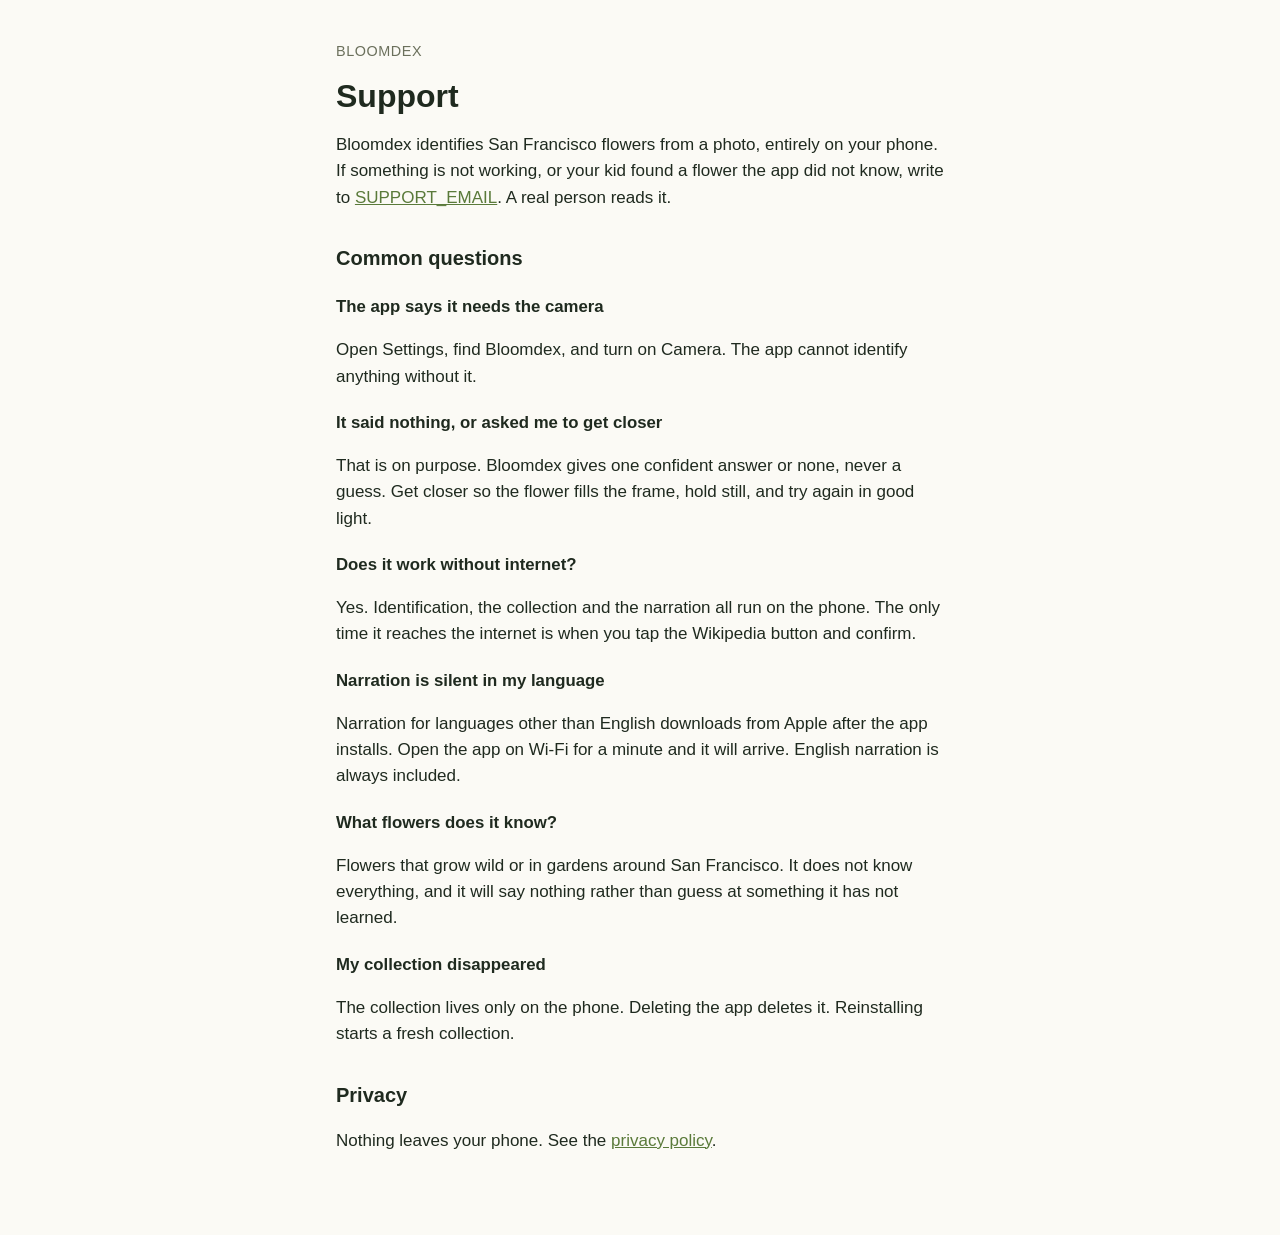
==== support.html @ 381cd67c "Bloomdex privacy policy and support pages Co-Authored-By: Claude Fable 5.1 <noreply@anthropic.com> C" ====
<!doctype html>
<html lang="en">
<head>
<meta charset="utf-8">
<meta name="viewport" content="width=device-width, initial-scale=1">
<title>Bloomdex support</title>
<link rel="stylesheet" href="site.css">
</head>
<body>
<main>
<p class="eyebrow"><a href="index.html">Bloomdex</a></p>
<h1>Support</h1>

<p>Bloomdex identifies San Francisco flowers from a photo, entirely on your phone. If something is not working, or your kid found a flower the app did not know, write to <a href="mailto:SUPPORT_EMAIL">SUPPORT_EMAIL</a>. A real person reads it.</p>

<h2>Common questions</h2>

<h3>The app says it needs the camera</h3>
<p>Open Settings, find Bloomdex, and turn on Camera. The app cannot identify anything without it.</p>

<h3>It said nothing, or asked me to get closer</h3>
<p>That is on purpose. Bloomdex gives one confident answer or none, never a guess. Get closer so the flower fills the frame, hold still, and try again in good light.</p>

<h3>Does it work without internet?</h3>
<p>Yes. Identification, the collection and the narration all run on the phone. The only time it reaches the internet is when you tap the Wikipedia button and confirm.</p>

<h3>Narration is silent in my language</h3>
<p>Narration for languages other than English downloads from Apple after the app installs. Open the app on Wi-Fi for a minute and it will arrive. English narration is always included.</p>

<h3>What flowers does it know?</h3>
<p>Flowers that grow wild or in gardens around San Francisco. It does not know everything, and it will say nothing rather than guess at something it has not learned.</p>

<h3>My collection disappeared</h3>
<p>The collection lives only on the phone. Deleting the app deletes it. Reinstalling starts a fresh collection.</p>

<h2>Privacy</h2>
<p>Nothing leaves your phone. See the <a href="privacy.html">privacy policy</a>.</p>
</main>
</body>
</html>
---- site.css ----
:root { --ink: #1f2a1f; --paper: #fbfaf5; --accent: #5a7a3a; --muted: #6b705c; }
@media (prefers-color-scheme: dark) { :root { --ink: #e8e6dc; --paper: #171a15; --accent: #a9c77f; --muted: #a5a89a; } }
body { margin: 0; background: var(--paper); color: var(--ink); font: 17px/1.55 -apple-system, "Helvetica Neue", Helvetica, Arial, sans-serif; }
main { max-width: 38rem; margin: 0 auto; padding: 2.5rem 1rem 4rem; }
h1 { font-size: 2rem; line-height: 1.15; margin: 0 0 .25rem; }
h2 { font-size: 1.25rem; margin: 2rem 0 .5rem; }
h3 { font-size: 1.05rem; margin: 1.25rem 0 .25rem; }
p, li { max-width: 65ch; }
a { color: var(--accent); }
.eyebrow { margin: 0 0 1rem; font-size: .9rem; letter-spacing: .04em; text-transform: uppercase; }
.eyebrow a { text-decoration: none; color: var(--muted); }
.meta { color: var(--muted); margin-top: 0; }
.links { list-style: none; padding: 0; display: flex; gap: 1.5rem; }
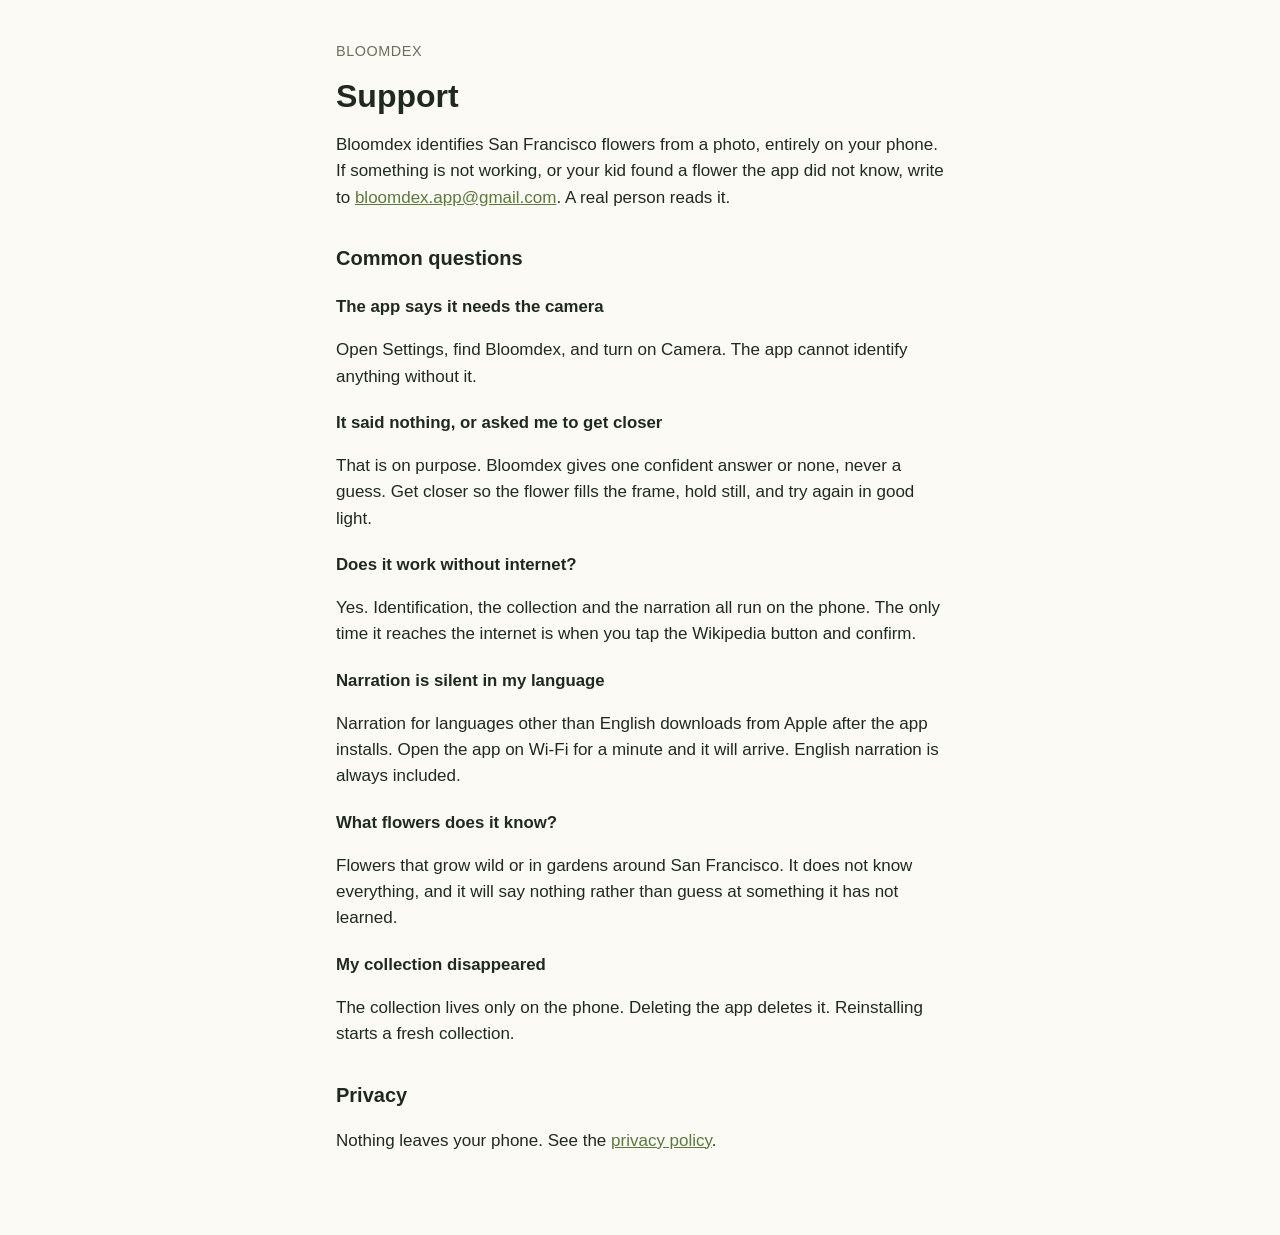
==== commit 0be05a3e: "Support address Co-Authored-By: Claude Fable 5.1 <noreply@anthropic.com> Claude-Session: https://cla" ====
--- a/support.html
+++ b/support.html
@@ -11,7 +11,7 @@
 <p class="eyebrow"><a href="index.html">Bloomdex</a></p>
 <h1>Support</h1>
 
-<p>Bloomdex identifies San Francisco flowers from a photo, entirely on your phone. If something is not working, or your kid found a flower the app did not know, write to <a href="mailto:SUPPORT_EMAIL">SUPPORT_EMAIL</a>. A real person reads it.</p>
+<p>Bloomdex identifies San Francisco flowers from a photo, entirely on your phone. If something is not working, or your kid found a flower the app did not know, write to <a href="mailto:bloomdex.app@gmail.com">bloomdex.app@gmail.com</a>. A real person reads it.</p>
 
 <h2>Common questions</h2>
 
